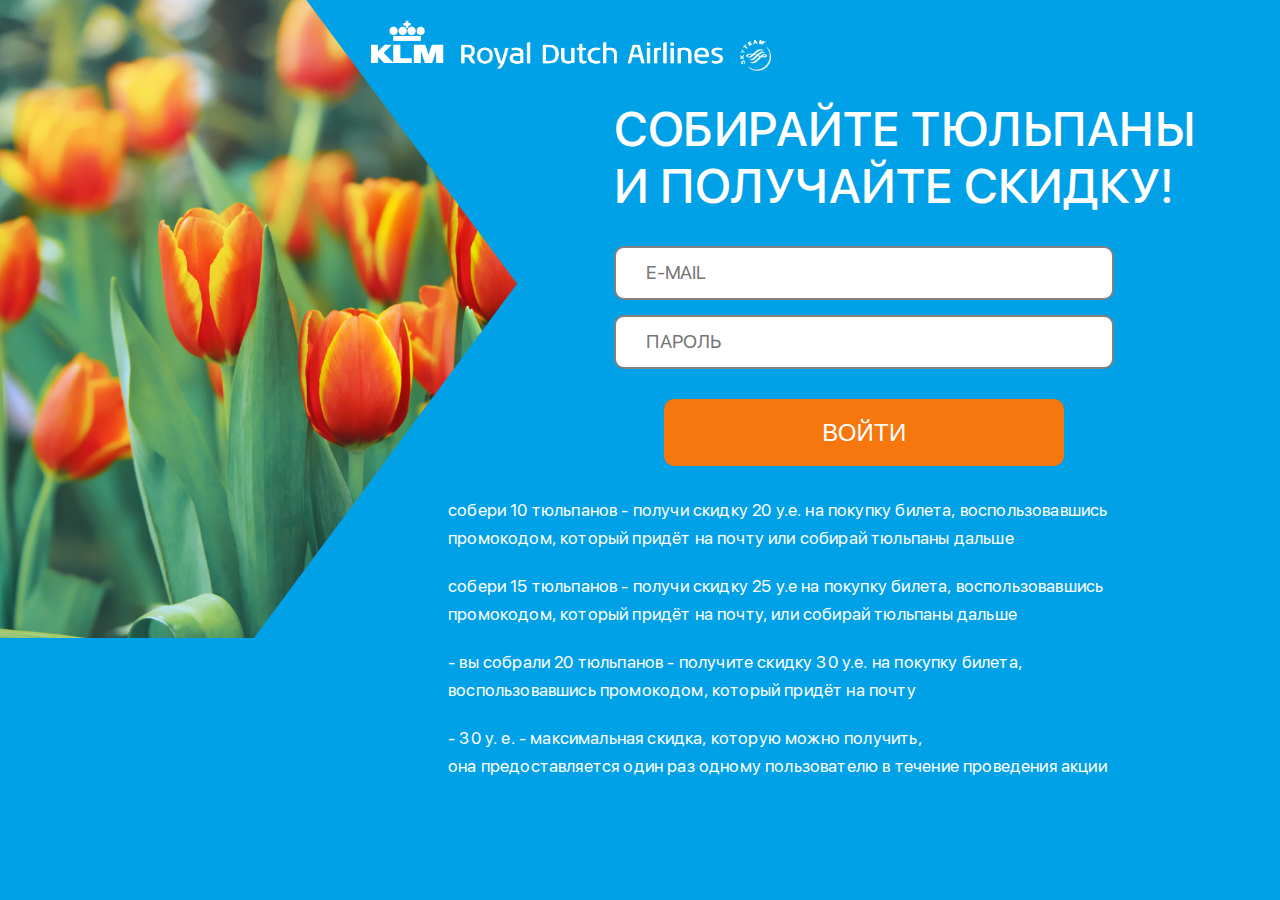
==== login.html @ 971c0d45 "first commit" ====
<!DOCTYPE html>
<html lang="en">
<head>
    <meta charset="UTF-8">
    <meta name="viewport" content="width=device-width, initial-scale=1">
    <title>Login - KLM</title>

    <link rel="apple-touch-icon" sizes="180x180" href="apple-touch-icon.png">
    <link rel="icon" type="image/png" sizes="32x32" href="favicon-32x32.png">
    <link rel="icon" type="image/png" sizes="16x16" href="favicon-16x16.png">
    <link rel="manifest" href="site.webmanifest">

    <link rel="stylesheet" href="css/reset.css">
    <link rel="stylesheet" href="css/style.css">
</head>
<body>
    <div id="wrapper" class="login">
        <div class="container">
            <div class="header">
                <div class="klm-logo"><img src="img/klm.png" alt="klm"></div>
            </div>
            <div class="content">
                <div class="top-content">
                    <h1>
                        Собирайте тюльпаны<br> и получайте скидку!
                    </h1>
                    <form action="/" method="get">
                        <input type="email" placeholder="E-mail">
                        <input type="password" placeholder="Пароль">
                        <input type="submit" value="Войти">
                    </form>
                </div>
                <div class="bottom-content">
                    <p>
                        собери 10 тюльпанов - получи  скидку 20 у.е. на покупку билета, воспользовавшись промокодом, который придёт  на почту или собирай тюльпаны дальше
                    </p>
                    <p>
                        собери  15 тюльпанов -  получи  скидку 25 у.е на покупку билета, воспользовавшись промокодом, который придёт  на почту, или собирай тюльпаны дальше
                    </p>
                    <p>
                        - вы собрали 20 тюльпанов - получите скидку 30 у.е. на покупку билета, воспользовавшись промокодом, который придёт на почту
                    </p>
                    <p>
                        - 30 у. е. - максимальная скидка, которую можно получить,<br>
                        она предоставляется один раз одному пользователю в течение проведения акции
                    </p>
                </div>
            </div>
        </div>
    </div>
</body>
</html>
---- css/style.css ----
@font-face {
    font-family: 'SFUIDisplayRegular';
    src: url('../fonts/SFUIDisplayRegular.eot');
    src: url('../fonts/SFUIDisplayRegular.eot') format('embedded-opentype'),
    url('../fonts/SFUIDisplayRegular.woff2') format('woff2'),
    url('../fonts/SFUIDisplayRegular.woff') format('woff'),
    url('../fonts/SFUIDisplayRegular.ttf') format('truetype'),
    url('../fonts/SFUIDisplayRegular.svg#SFUIDisplayRegular') format('svg');
}

@font-face {
    font-family: 'SFUIDisplayMedium';
    src: url('../fonts/SFUIDisplayMedium.eot');
    src: url('../fonts/SFUIDisplayMedium.eot') format('embedded-opentype'),
    url('../fonts/SFUIDisplayMedium.woff2') format('woff2'),
    url('../fonts/SFUIDisplayMedium.woff') format('woff'),
    url('../fonts/SFUIDisplayMedium.ttf') format('truetype'),
    url('../fonts/SFUIDisplayMedium.svg#SFUIDisplayMedium') format('svg');
}
@font-face {
    font-family: 'SFUIDisplayBold';
    src: url('../fonts/SFUIDisplayBold.eot');
    src: url('../fonts/SFUIDisplayBold.eot') format('embedded-opentype'),
    url('../fonts/SFUIDisplayBold.woff2') format('woff2'),
    url('../fonts/SFUIDisplayBold.woff') format('woff'),
    url('../fonts/SFUIDisplayBold.ttf') format('truetype'),
    url('../fonts/SFUIDisplayBold.svg#SFUIDisplayBold') format('svg');
}




#wrapper
{
    min-height: 100vh;
    background: #00a1e7 url("../img/tulips.jpg") no-repeat left top;
    background-size: 40.5% auto;

    font-family: 'SFUIDisplayRegular', sans-serif;
}

.header
{
    padding-top: 20px;
    padding-left: 29%;
    padding-right: 2.5%;

    display: -webkit-box;
    display: -ms-flexbox;
    display: flex;
    -webkit-box-pack: justify;
    -ms-flex-pack: justify;
    justify-content: space-between;
    -webkit-box-align: center;
    -ms-flex-align: center;
    align-items: center;
}
.header .klm-logo img
{
    display: block;
}

.header .login
{
    width: 94px;
    height: 42px;
    line-height: 42px;
    text-align: center;
    background: #f6770d;
    color: #ffffff;
    cursor: pointer;

    border: none;
    outline: none;
    border-radius: 8px;

    font-family: 'SFUIDisplayMedium', sans-serif;
    font-size: 18px;
    text-transform: uppercase;
}

.content
{
    margin-top: 40px;
    padding-bottom: 80px;
}
.content .top-content
{
     padding-left: 48%;
}
.content .top-content h1
{
    margin: 0 0 40px;
    font-family: 'SFUIDisplayMedium', sans-serif;
    font-size: 72px;
    letter-spacing: .01em;
    line-height: 1.2em;
    color: #ffffff;

    text-transform: uppercase;
}
.content .top-content form
{
    width: 640px;
}
.content .top-content form input[type='text'],
.content .top-content form input[type='email'],
.content .top-content form input[type='tel'],
.content .top-content form input[type='password']
{
    display: block;
    width: 100%;
    height: 68px;
    margin-bottom: 30px;

    padding: 0 30px;
    box-sizing: border-box;
    border-radius: 10px;

    background: #ffffff;
    border: 2px solid #828180;
    outline: none;

    font-family: 'SFUIDisplayRegular', sans-serif;
    font-size: 24px;
    letter-spacing: .01em;
    color: #828180;

    text-transform: uppercase;
}
.content .top-content form input[type='text']:focus,
.content .top-content form input[type='email']:focus,
.content .top-content form input[type='tel']:focus,
.content .top-content form input[type='password']:focus
{
    border: 2px solid #f6770d;
}


/* Customize the label (the container) */
.agree {
    display: block;
    position: relative;
    padding-left: 35px;
    margin-bottom: 12px;
    cursor: pointer;
    -webkit-user-select: none;
    -moz-user-select: none;
    -ms-user-select: none;
    user-select: none;

    font-family: 'SFUIDisplayRegular', sans-serif;
    font-size: 24px;
    line-height: 30px;
    color: #000000;
}

/* Hide the browser's default checkbox */
input[type='checkbox'] {
    position: absolute;
    opacity: 0;
    cursor: pointer;
    height: 0;
    width: 0;
}

/* Create a custom checkbox */
.checkmark {
    position: absolute;
    top: 0;
    left: 0;
    height: 28px;
    width: 28px;
    box-sizing: border-box;
    border: 2px solid #515151;
}


/* Create the checkmark/indicator (hidden when not checked) */
.checkmark:after {
    content: "";
    position: absolute;
    display: none;
}

/* Show the checkmark when checked */
.agree input:checked ~ .checkmark:after {
    display: block;
}

/* Style the checkmark/indicator */
.agree .checkmark:after {
    width: 24px;
    height: 24px;
    background: url("../img/checkmark.png") no-repeat center;
}

.content .top-content form input[type='submit']
{
    margin: 30px auto 0;
    display: block;
    width: 496px;
    height: 67px;
    border: none;
    outline: none;
    background: #f6770d;
    border-radius: 10px;
    cursor: pointer;

    font-size: 31px;
    letter-spacing: .01em;
    text-align: center;
    text-transform: uppercase;

    color: #ffffff;
}


.content .bottom-content
{
    font-size: 24px;
    line-height: 28px;
    letter-spacing: .01em;
    color: #ffffff;
}
.content .bottom-content p
{
    margin-bottom: 20px;
}
.content .bottom-content p:last-child
{
    margin-bottom: 0;
}
.register .content .bottom-content
{
    max-width: 1250px;
    margin: 100px auto 0;
}
.login .content .bottom-content
{
    padding: 55px 10% 0 35%;
}


/* COLLECT =========================================================== */

#wrapper.account
{
    background: #00a1e7 url("../img/tulips-wide.jpg") no-repeat center top;
    background-size: 100% auto;
}
#wrapper.account .content
{
    margin-top: 0;
}
#wrapper.account .content .top-content
{
    text-align: center;
    padding-top:  16vw;
    padding-left: 0;
}
#wrapper.account .content .top-content h1
{
    margin-bottom: 25px;
    padding-top: 25px;
    font-size: 91px;
}
#wrapper.account .content .top-content h1 span
{
    font-size: 101px;
    color: #f6770d;
}

#wrapper.account .content .top-content .account-buttons
{
    display: flex;
    justify-content: center;
}
#wrapper.account .content .top-content .exchange-tulips,
#wrapper.account .content .top-content .collect-more
{
    margin: 30px 40px 50px;
    display: block;
    width: 496px;
    height: 67px;
    border: none;
    outline: none;
    background: #f6770d;
    border-radius: 10px;
    cursor: pointer;
    font-size: 31px;
    letter-spacing: .01em;
    text-align: center;
    text-transform: uppercase;
    color: #ffffff;
}

#wrapper.account .content .bottom-content
{
    max-width: 1250px;
    margin: 0 auto;
}

#wrapper.account .popup
{
    display: block;
    width: 691px;
    height: 665px;


    position: fixed;
    z-index: 20;
    top: 50%;
    left: 50%;

    padding-left: 30px;

    -webkit-transform: translate(-50%, -50%);
    transform: translate(-50%, -50%);

    background: url("../img/popup.png") no-repeat center;
    background-size: 100% auto;
}

#wrapper.account .popup .close
{
    cursor: pointer;

    position: absolute;
    right: 15.5%;
    top: 26%;
}
#wrapper.account .popup span
{
    display: block;
    text-align: center;

    font-family: 'SFUIDisplayBold', sans-serif;
    font-size: 33px;
    line-height: 40px;
    letter-spacing: .01em;

    margin-top: 55%;
}
#wrapper.account .popup .popup-buttons
{
    display: flex;
    justify-content: center;

    margin-top: 45px;
}
#wrapper.account .popup .popup-buttons button
{
    width: 196px;
    height: 67px;

    font-family: 'SFUIDisplayBold', sans-serif;
    font-size: 44px;
    letter-spacing: .01em;

    border: none;
    border-radius: 8px;
    outline: none;

    cursor: pointer;

    -webkit-transition: all .15s linear;
    transition: all .15s linear;
}
#wrapper.account .popup .popup-buttons button.yes
{
    background: #f6770d;
    color: #ffffff;
    margin-right: 18px;
}
#wrapper.account .popup .popup-buttons button.no
{
    background: #f1f1f1;
    margin-left: 18px;
}
#wrapper.account .popup .popup-buttons button:hover
{
    box-shadow: 2px 2px 2px rgba(0, 0, 0, .15);
}

/* MEDIA QUERIES ==================================================================================================== */

@media only screen and (max-width:1800px)
{
    .header
    {
        -webkit-box-align: end;
        -ms-flex-align: end;
        align-items: flex-end;
    }
    .header .klm-logo img
    {
        max-width: 400px;
    }

    .content
    {
        margin-top: 30px;
        padding-bottom: 50px;
    }
    .content .top-content h1
    {
        font-size: 54px;
        margin-bottom: 30px;
    }

    .content .top-content form
    {
        width: 500px;
    }
    .content .top-content form input[type='text'], .content .top-content form input[type='email'],
    .content .top-content form input[type='tel'], .content .top-content form input[type='password']
    {
        margin-bottom: 15px;
        height: 54px;
        font-size: 19px;
    }
    .checkmark
    {
        width: 24px;
        height: 24px;
    }
    .agree
    {
        font-size: 21px;
        line-height: 26px;
    }
    .agree .checkmark:after
    {
        width: 20px;
        height: 20px;
        background-size: 100% auto;
    }
    .content .top-content form input[type='submit']
    {
        width: 400px;
        font-size: 24px;
        padding: 2px 0 0;
    }

    .content .bottom-content
    {
        font-size: 19px;
    }
    .register .content .bottom-content
    {
        max-width: 1100px;
    }
    .login .content .bottom-content
    {
        padding-top: 30px;
    }


    /* Account ================================================ */

    #wrapper.account .content .top-content h1
    {
        font-size: 70px;
    }
    #wrapper.account .content .top-content h1 span
    {
        font-size: 80px;
    }
    #wrapper.account .content .top-content .exchange-tulips, #wrapper.account .content .top-content .collect-more
    {
        width: 400px;
        height: 54px;
        font-size: 24px;
    }

    #wrapper.account .content .bottom-content
    {
        max-width: 1100px;
    }


    #wrapper.account .popup
    {
        width: 550px;
        height: 529px;
    }
    #wrapper.account .popup span
    {
        font-size: 27px;
        line-height: 34px;
    }
    #wrapper.account .popup .close
    {
        right: 14%;
        top: 24%;
    }

    #wrapper.account .popup .popup-buttons
    {
        margin-top: 30px;
    }
    #wrapper.account .popup .popup-buttons button
    {
        width: 140px;
        height: 54px;
        font-size: 27px;
    }

}
@media only screen and (max-width:1439px)
{
    .content .top-content h1
    {
        font-size: 48px;
    }
    .content .bottom-content
    {
        font-size: 17px;
    }
    .register .content .bottom-content
    {
        margin-top: 50px;
    }


    /* Account ================================================ */

    #wrapper.account .content .top-content h1
    {
        font-size: 50px;
    }
    #wrapper.account .content .top-content h1 span
    {
        font-size: 60px;
    }
    #wrapper.account .content .top-content .exchange-tulips, #wrapper.account .content .top-content .collect-more
    {
        margin: 0 20px 30px;
    }

    #wrapper.account .popup
    {
        width: 500px;
        height: 481px;
    }
}
@media only screen and (max-width:1279px)
{
    .header .klm-logo img
    {
        max-width: 300px;
    }
    .header .login
    {
        height: 34px;
        line-height: 34px;
        font-size: 15px;
    }
    .content .top-content h1
    {
        font-size: 38px;
    }

    .content .top-content form
    {
        width: 400px;
    }

    .content .top-content form input[type='text'], .content .top-content form input[type='email'],
    .content .top-content form input[type='tel'], .content .top-content form input[type='password']
    {
        height: 44px;
        font-size: 17px;

        margin-bottom: 10px;
    }

    .agree
    {
        font-size: 17px;
        line-height: 21px;

        padding-left: 25px;
    }
    .checkmark
    {
        width: 18px;
        height: 18px;
    }
    .agree .checkmark:after
    {
        width: 14px;
        height: 14px;

        background-size: 100% auto;
    }
    .content .top-content form input[type='submit']
    {
        height: 46px;
        width: 250px;
        font-size: 17px;
        padding: 1px 0 0;
    }
    .login .content .bottom-content
    {
        padding-right: 5%;
    }

    .register .content .bottom-content
    {
        max-width: 900px;
    }


    /* Account ================================================ */

    #wrapper.account .content .top-content h1
    {
        font-size: 42px;
    }

    #wrapper.account .content .top-content .exchange-tulips, #wrapper.account .content .top-content .collect-more
    {
        width: 340px;
        height: 46px;
        font-size: 21px;
    }

    #wrapper.account .content .bottom-content
    {
        max-width: 900px;
    }
}
@media only screen and (max-width:991px)
{
    #wrapper
    {
        background: #00a1e7;
    }

    .header
    {
        padding: 20px 20px 0;
    }
    .content .top-content
    {
        padding-left: 20px !important;
        padding-right: 20px !important;
    }
    .content .top-content h1
    {
        text-align: center;
    }
    .content .top-content form
    {
        max-width: 600px;
        width: 100%;
        margin: 0 auto;
    }
    .register .content .bottom-content
    {
        width: 100%;
        padding: 0 20px;
        box-sizing: border-box;
    }
    .login .content .bottom-content
    {
        padding-left: 20px;
        padding-right: 20px;
    }


    /* Account ================================================ */

    #wrapper.account .content .top-content .exchange-tulips, #wrapper.account .content .top-content .collect-more
    {
        margin: 0 10px 30px;
    }
    #wrapper.account .content .bottom-content
    {
        padding-left: 20px;
        padding-right: 20px;
    }
}
@media only screen and (max-width:500px)
{
    .header .klm-logo img
    {
        max-width: 200px;
    }
    .header .login
    {
        width: 70px;
        height: 30px;
        line-height: 30px;
        font-size: 12px;
    }

    .content .top-content h1
    {
        font-size: 24px;
    }


    .content .top-content form input[type='text'], .content .top-content form input[type='email'],
    .content .top-content form input[type='tel'], .content .top-content form input[type='password']
    {
        height: 36px;
        font-size: 14px;
        padding: 0 20px;
    }
    .content .top-content form input[type='submit'] {
        height: 36px;
        width: 200px;
        font-size: 14px;
    }


    .register .content .bottom-content
    {
        margin-top: 30px;
    }


    /* Account ================================================ */


    #wrapper.account .content .top-content .account-buttons
    {
        -ms-flex-wrap: wrap;
        flex-wrap: wrap;
    }
    #wrapper.account .content .top-content .account-buttons button:nth-child(1)
    {
        margin-bottom: 10px;
    }
    #wrapper.account .popup {
        width: 320px;
        height: 308px;
    }
    #wrapper.account .popup span {
        font-size: 15px;
        line-height: 19px;
    }
    #wrapper.account .popup .popup-buttons
    {
        margin-top: 15px;
    }
    #wrapper.account .popup .popup-buttons button
    {
        width: 80px;
        height: 34px;
        font-size: 17px;
    }
    #wrapper.account .popup .popup-buttons button.yes
    {
        margin-right: 8px;
    }
    #wrapper.account .popup .popup-buttons button.no
    {
        margin-left: 8px;
    }
}
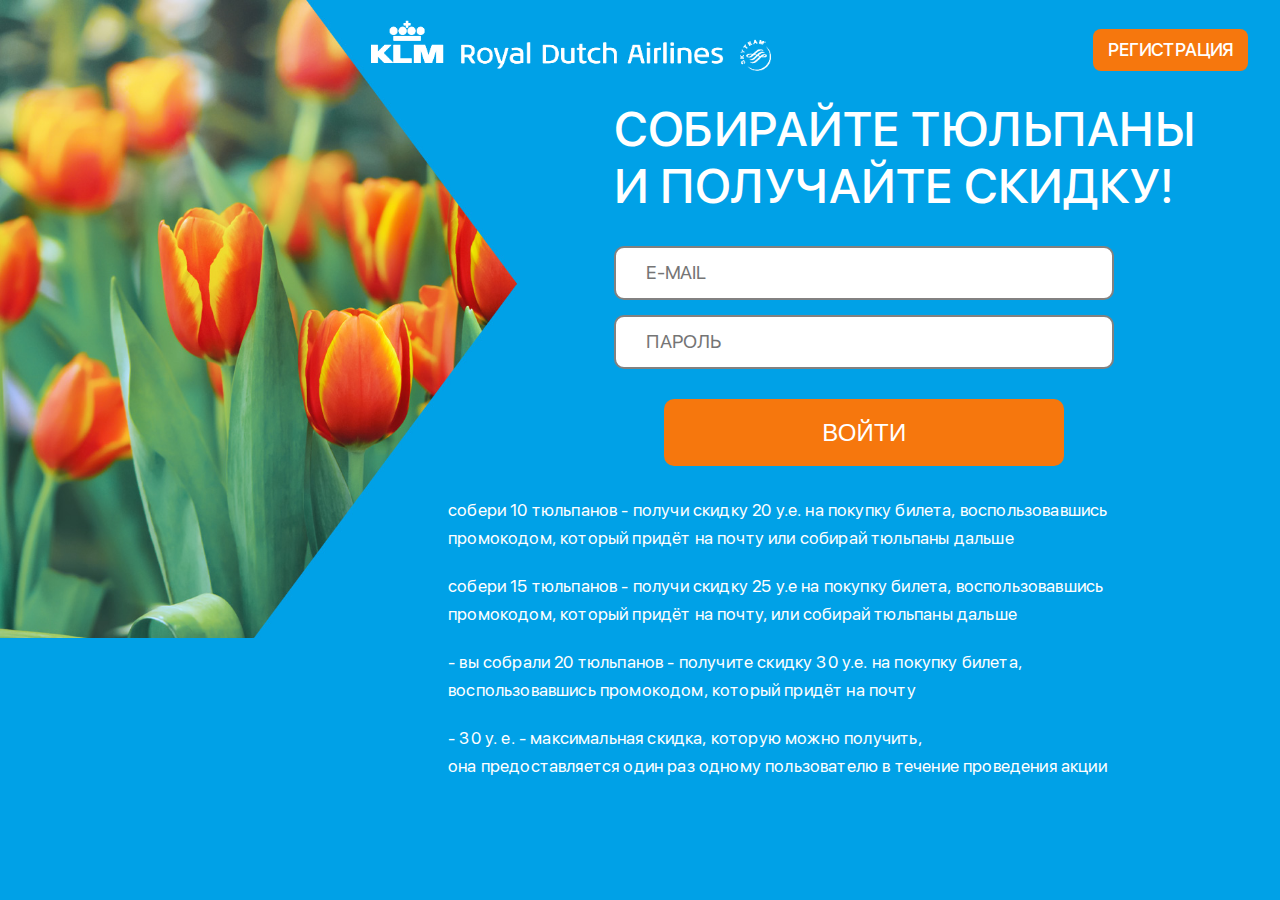
==== commit be2db0b1: "registration button fix & collect tulips test mode" ====
--- a/login.html
+++ b/login.html
@@ -18,6 +18,7 @@
         <div class="container">
             <div class="header">
                 <div class="klm-logo"><img src="img/klm.png" alt="klm"></div>
+                <a href="/registration" class="login">Регистрация</a>
             </div>
             <div class="content">
                 <div class="top-content">
--- a/css/style.css
+++ b/css/style.css
@@ -62,7 +62,8 @@
 
 .header .login
 {
-    width: 94px;
+    width: auto;
+    padding: 0 15px;
     height: 42px;
     line-height: 42px;
     text-align: center;
@@ -77,6 +78,7 @@
     font-family: 'SFUIDisplayMedium', sans-serif;
     font-size: 18px;
     text-transform: uppercase;
+    text-decoration: none;
 }
 
 .content
@@ -383,6 +385,29 @@
     box-shadow: 2px 2px 2px rgba(0, 0, 0, .15);
 }
 
+/* TULIPS =========================================================== */
+
+#wrapper.tulips
+{
+    position: relative;
+    background: url("../img/vokrugsveta.jpg") no-repeat center top;
+    background-size: 100% auto;
+    height: 108vw;
+}
+
+#wrapper.tulips form button
+{
+    display: none;
+    position: fixed;
+    z-index: 5;
+    border: none;
+    outline: none;
+    background: none;
+
+    cursor: pointer;
+}
+
+
 /* MEDIA QUERIES ==================================================================================================== */
 
 @media only screen and (max-width:1800px)
@@ -687,14 +712,15 @@
 {
     .header .klm-logo img
     {
-        max-width: 200px;
+        max-width: 180px;
     }
     .header .login
     {
-        width: 70px;
-        height: 30px;
-        line-height: 30px;
-        font-size: 12px;
+        /*width: 70px;*/
+        padding: 0 10px;
+        height: 24px;
+        line-height: 24px;
+        font-size: 10px;
     }
 
     .content .top-content h1
